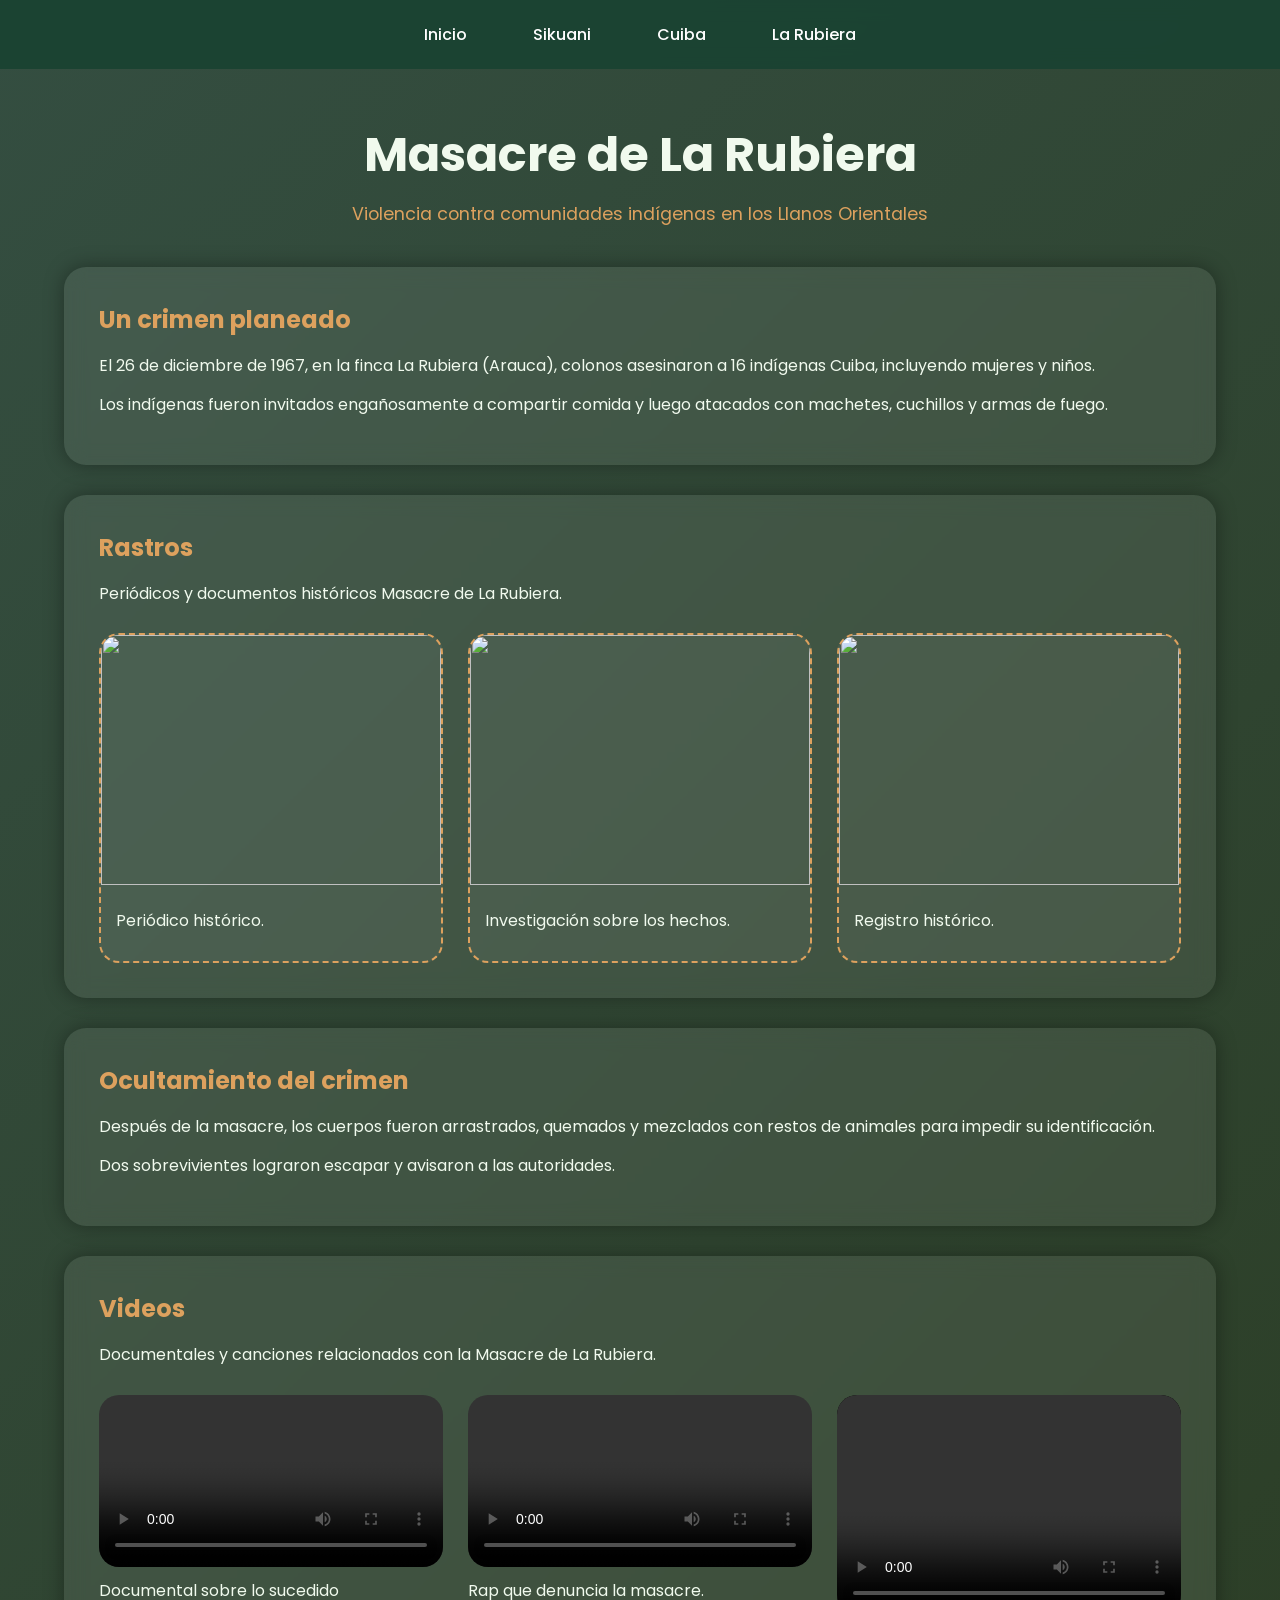
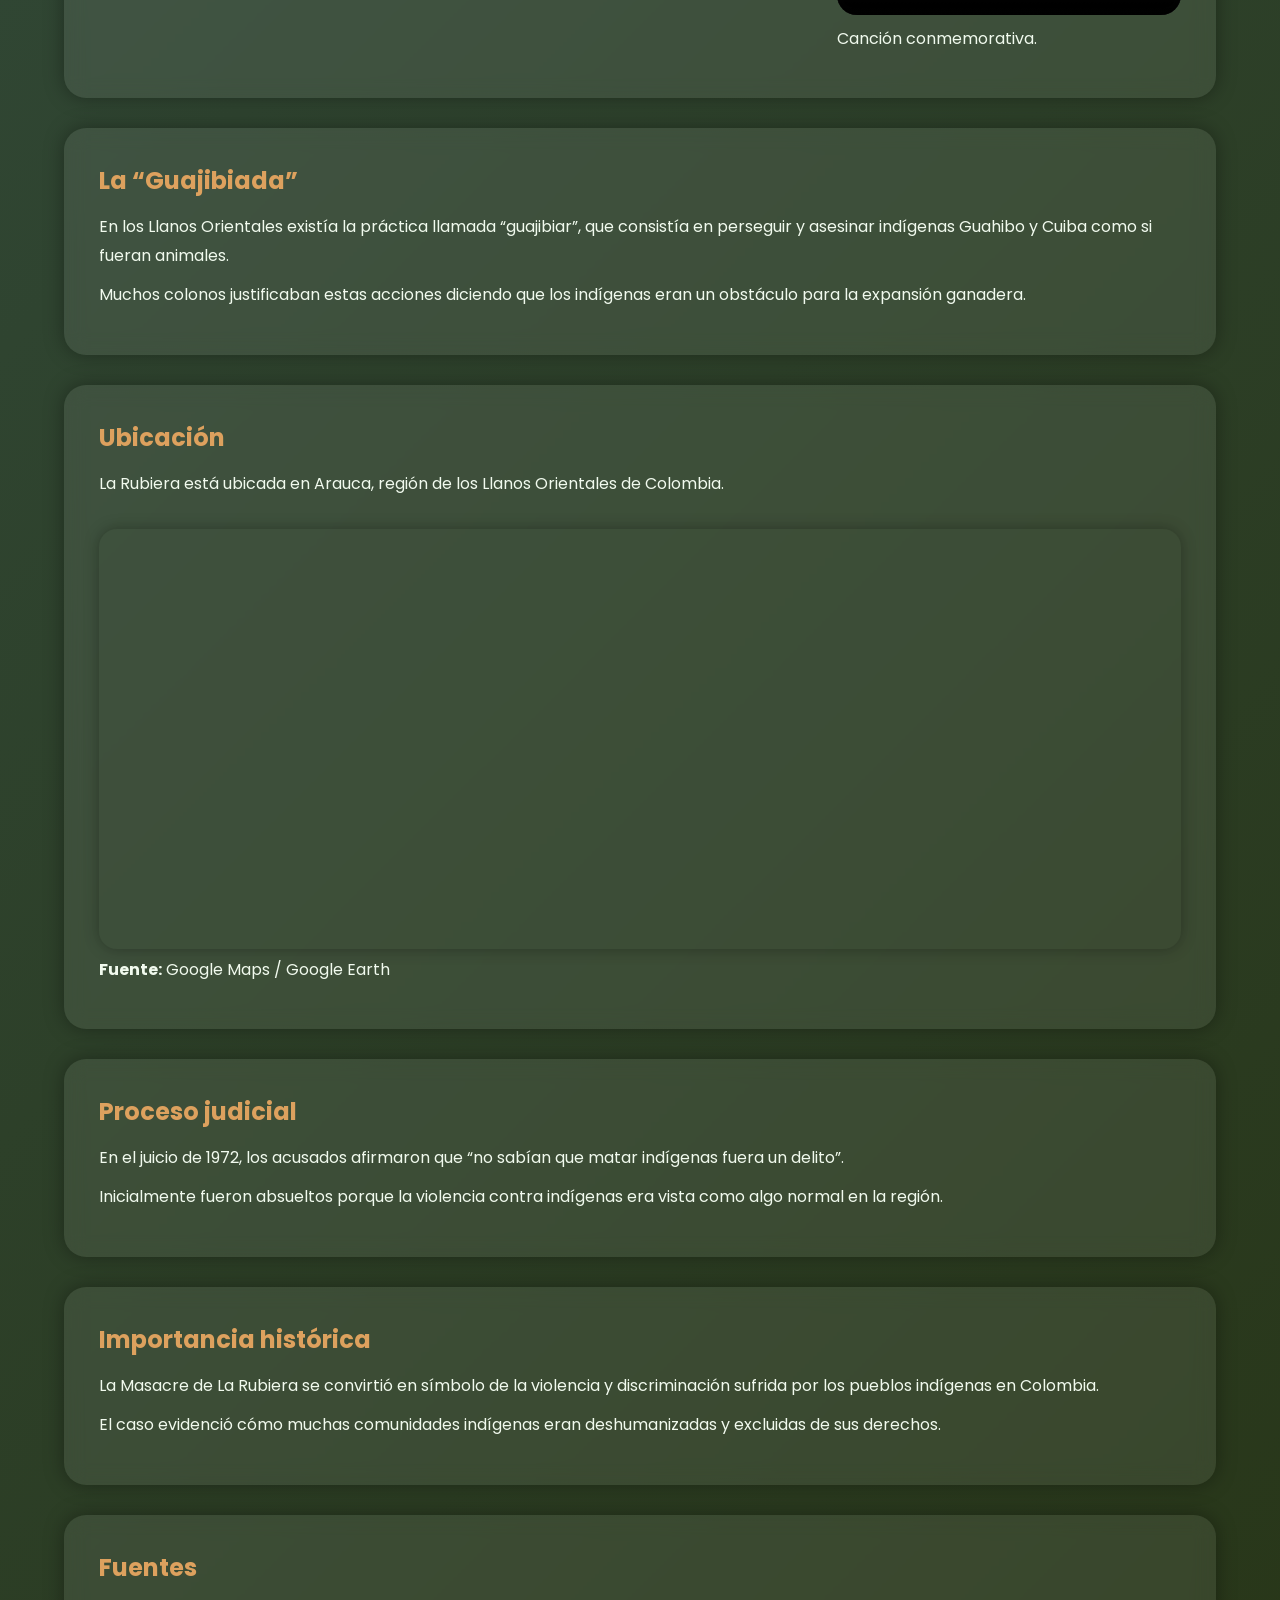
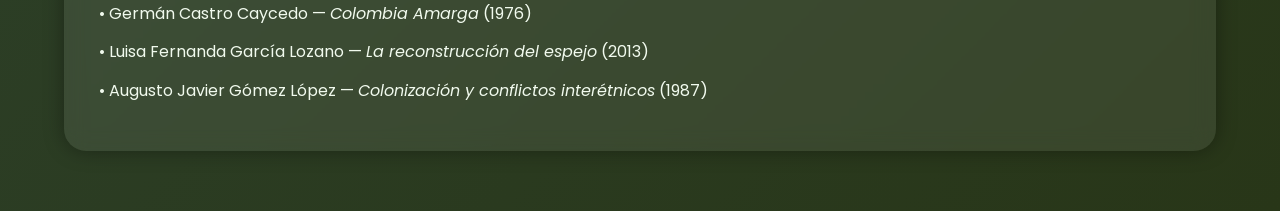
==== rubiera.html @ 2c79aa9a "Add files via upload" ====
<!DOCTYPE html>
<html lang="es">
<head>

<meta charset="UTF-8">
<meta name="viewport" content="width=device-width, initial-scale=1.0">

<title>Masacre de La Rubiera</title>

<link rel="stylesheet" href="estilos.css">

<link href="https://fonts.googleapis.com/css2?family=Poppins:wght@300;500;600&display=swap" rel="stylesheet">

</head>

<body>

<!-- NAVBAR -->
<nav>
    <a href="index.html">Inicio</a>
    <a href="sikuani.html">Sikuani</a>
    <a href="cuiba.html">Cuiba</a>
    <a href="rubiera.html">La Rubiera</a>
</nav>

<!-- CONTENIDO -->
<div class="container">

    <h1 class="titulo">Masacre de La Rubiera</h1>

    <p class="subtitulo">
        Violencia contra comunidades indígenas en los Llanos Orientales
    </p>

    <!-- INTRO -->
    <div class="card-big">

        <h2>Un crimen planeado</h2>

        <p>
        El 26 de diciembre de 1967, en la finca La Rubiera (Arauca),
        colonos asesinaron a 16 indígenas Cuiba, incluyendo mujeres y niños.
        </p>

        <p>
        Los indígenas fueron invitados engañosamente a compartir comida
        y luego atacados con machetes, cuchillos y armas de fuego.
        </p>

    </div>

    <!-- GALERÍA PRINCIPAL -->
    <div class="card-big">

        <h2>Rastros</h2>

        <p>
        Periódicos y documentos históricos
         Masacre de La Rubiera.
        </p>

        <div style="
            margin-top:25px;
            display:grid;
            grid-template-columns:repeat(auto-fit,minmax(250px,1fr));
            gap:25px;
        ">

            <!-- IMAGEN 1 -->
            <div style="
                background:rgba(255,255,255,0.05);
                border-radius:20px;
                overflow:hidden;
                border:2px dashed #dda15e;
                transition:0.4s;
            ">

                <img src="imagenes/imagen7.jpeg"
                style="
                    width:100%;
                    height:250px;
                    object-fit:cover;
                ">

                <div style="padding:15px;">
                    <p>Periódico histórico.</p>
                </div>

            </div>

            <!-- IMAGEN 2 -->
            <div style="
                background:rgba(255,255,255,0.05);
                border-radius:20px;
                overflow:hidden;
                border:2px dashed #dda15e;
                transition:0.4s;
            ">

                <img src="imagenes/imagen8.jpeg"
                style="
                    width:100%;
                    height:250px;
                    object-fit:cover;
                ">

                <div style="padding:15px;">
                    <p>Investigación sobre los hechos.</p>
                </div>

            </div>

            <!-- IMAGEN 3 -->
            <div style="
                background:rgba(255,255,255,0.05);
                border-radius:20px;
                overflow:hidden;
                border:2px dashed #dda15e;
                transition:0.4s;
            ">

                <img src="imagenes/imagen9.jpeg"
                style="
                    width:100%;
                    height:250px;
                    object-fit:cover;
                ">

                <div style="padding:15px;">
                    <p>Registro histórico.</p>
                </div>

            </div>

        </div>

    </div>

    <!-- OCULTAMIENTO -->
    <div class="card-big">

        <h2>Ocultamiento del crimen</h2>

        <p>
        Después de la masacre, los cuerpos fueron arrastrados,
        quemados y mezclados con restos de animales para impedir
        su identificación.
        </p>

        <p>
        Dos sobrevivientes lograron escapar y avisaron a las autoridades.
        </p>

    </div>

   <!-- VIDEOS -->
<div class="card-big">

    <h2>Videos</h2>

    <p>
    Documentales y canciones
    relacionados con la Masacre de La Rubiera.
    </p>

    <div style="
        margin-top:25px;
        display:grid;
        grid-template-columns:repeat(auto-fit,minmax(300px,1fr));
        gap:25px;
        align-items:start;
    ">

        <!-- VIDEO 1 -->
        <div>

            <video controls
            style="
                width:100%;
                border-radius:20px;
                display:block;
            ">

                <source src="videos/video1.mp4" type="video/mp4">

            </video>

            <p style="margin-top:10px;">
                Documental sobre lo sucedido
            </p>

        </div>

        <!-- VIDEO 2 -->
        <div>

            <video controls
            style="
                width:100%;
                border-radius:20px;
                display:block;
            ">

                <source src="videos/video2.mp4" type="video/mp4">

            </video>

            <p style="margin-top:10px;">
                Rap que denuncia la masacre.
            </p>

        </div>

        <!-- VIDEO 3 -->
        <div>

            <video controls
            style="
                 width:100%;
    height:220px;
    object-fit:cover;
    border-radius:20px;
    display:block;
    background:black;
            ">

                <source src="videos/video3.mp4" type="video/mp4">

            </video>

            <p style="margin-top:10px;">
                Canción conmemorativa.
            </p>

        </div>

    </div>

</div>
    <!-- GUAJIBIADA -->
    <div class="card-big">

        <h2>La “Guajibiada”</h2>

        <p>
        En los Llanos Orientales existía la práctica llamada
        “guajibiar”, que consistía en perseguir y asesinar indígenas
        Guahibo y Cuiba como si fueran animales.
        </p>

        <p>
        Muchos colonos justificaban estas acciones diciendo que
        los indígenas eran un obstáculo para la expansión ganadera.
        </p>

    </div>

    <!-- MAPA -->
    <div class="card-big">

        <h2>Ubicación</h2>

        <p>
        La Rubiera está ubicada en Arauca,
        región de los Llanos Orientales de Colombia.
        </p>

        <iframe src="https://www.google.com/maps?q=Arauca,Colombia&output=embed"></iframe>

        <p><strong>Fuente:</strong> Google Maps / Google Earth</p>

    </div>

    <!-- JUICIO -->
    <div class="card-big">

        <h2>Proceso judicial</h2>

        <p>
        En el juicio de 1972, los acusados afirmaron que
        “no sabían que matar indígenas fuera un delito”.
        </p>

        <p>
        Inicialmente fueron absueltos porque la violencia
        contra indígenas era vista como algo normal en la región.
        </p>

    </div>

    <!-- IMPORTANCIA -->
    <div class="card-big">

        <h2>Importancia histórica</h2>

        <p>
        La Masacre de La Rubiera se convirtió en símbolo
        de la violencia y discriminación sufrida por los pueblos indígenas
        en Colombia.
        </p>

        <p>
        El caso evidenció cómo muchas comunidades indígenas
        eran deshumanizadas y excluidas de sus derechos.
        </p>

    </div>

    <!-- FUENTES -->
    <div class="card-big">

        <h2>Fuentes</h2>

        <p>
        • Germán Castro Caycedo —
        <i>Colombia Amarga</i> (1976)
        </p>

        <p>
        • Luisa Fernanda García Lozano —
        <i>La reconstrucción del espejo</i> (2013)
        </p>

        <p>
        • Augusto Javier Gómez López —
        <i>Colonización y conflictos interétnicos</i> (1987)
        </p>

    </div>

</div>

</body>
</html>
---- estilos.css ----
/* RESET */
* {
    margin: 0;
    padding: 0;
    box-sizing: border-box;
}

/* BODY */
body {
    font-family: 'Poppins', sans-serif;
    background: linear-gradient(135deg, #344e41, #283618);
    color: #f1faee;
    min-height: 100vh;
}

/* NAVBAR */
nav {
    width: 100%;
    background: rgba(27, 67, 50, 0.95);
    display: flex;
    justify-content: center;
    align-items: center;
    padding: 12px;
    position: sticky;
    top: 0;
    z-index: 1000;
    backdrop-filter: blur(10px);
}

nav a {
    color: white;
    text-decoration: none;
    margin: 0 15px;
    padding: 10px 18px;
    border-radius: 10px;
    transition: 0.3s;
    font-weight: 500;
}

nav a:hover {
    background: #dda15e;
    color: black;
}

/* CONTENEDOR */
.container {
    width: 90%;
    max-width: 1200px;
    margin: auto;
    padding: 30px 0;
}

/* TITULOS */
.titulo {
    text-align: center;
    font-size: 3rem;
    margin-top: 20px;
    color: #f1faee;
}

.subtitulo {
    text-align: center;
    margin-top: 10px;
    margin-bottom: 40px;
    color: #dda15e;
    font-size: 1.1rem;
}

/* GRID TARJETAS INICIO */
.grid {
    display: grid;
    grid-template-columns: repeat(auto-fit, minmax(320px, 1fr));
    gap: 25px;
}

/* TARJETAS INICIO */
.card {
    background: rgba(255,255,255,0.08);
    border-radius: 20px;
    padding: 25px;
    text-decoration: none;
    color: white;
    transition: 0.4s;
    box-shadow: 0 0 20px rgba(0,0,0,0.4);
    backdrop-filter: blur(10px);
    overflow: hidden;
    position: relative;
}

/* EFECTO HOVER */
.card:hover {
    transform: translateY(-8px) scale(1.02);
    background: rgba(221,161,94,0.25);
    box-shadow: 0 0 25px rgba(221,161,94,0.6);
}

/* ICONOS */
.card img {
    width: 90px;
    margin-bottom: 15px;
    transition: 0.4s;
}

.card:hover img {
    transform: scale(1.1) rotate(3deg);
}

/* TITULO TARJETAS */
.card h2 {
    margin-bottom: 12px;
    color: #dda15e;
}

/* TEXTO TARJETAS */
.card p {
    line-height: 1.6;
    font-size: 0.95rem;
}

/* TARJETA WAYUU */
.wayuu {
    background: rgba(188,108,37,0.25);
}

/* PAGINAS INTERNAS */
.card-big {
    background: rgba(255,255,255,0.08);
    padding: 35px;
    border-radius: 22px;
    margin-bottom: 30px;
    transition: 0.4s;
    cursor: pointer;
    backdrop-filter: blur(10px);
    box-shadow: 0 0 20px rgba(0,0,0,0.35);
}

/* EFECTO TARJETAS GRANDES */
.card-big:hover {
    transform: scale(1.015);
    background: rgba(221,161,94,0.22);
    box-shadow: 0 0 30px rgba(221,161,94,0.5);
}

/* TITULOS INTERNOS */
.card-big h2 {
    color: #dda15e;
    margin-bottom: 15px;
}

/* PARRAFOS */
.card-big p {
    line-height: 1.8;
    font-size: 1rem;
    margin-bottom: 10px;
}

/* MAPAS */
iframe {
    width: 100%;
    height: 420px;
    border: none;
    border-radius: 18px;
    margin-top: 20px;
    box-shadow: 0 0 15px rgba(0,0,0,0.3);
}

/* SCROLL */
::-webkit-scrollbar {
    width: 10px;
}

::-webkit-scrollbar-track {
    background: #283618;
}

::-webkit-scrollbar-thumb {
    background: #dda15e;
    border-radius: 10px;
}

/* RESPONSIVE */
@media(max-width: 768px){

    .titulo {
        font-size: 2.2rem;
    }

    .grid {
        grid-template-columns: 1fr;
    }

    nav {
        flex-wrap: wrap;
    }

    nav a {
        margin: 5px;
    }

    iframe {
        height: 300px;
    }

}

/* TARJETA RUBIERA */
.rubiera {
    background: rgba(120,40,40,0.35);
}

.rubiera:hover {
    background: rgba(180,60,60,0.5);
}
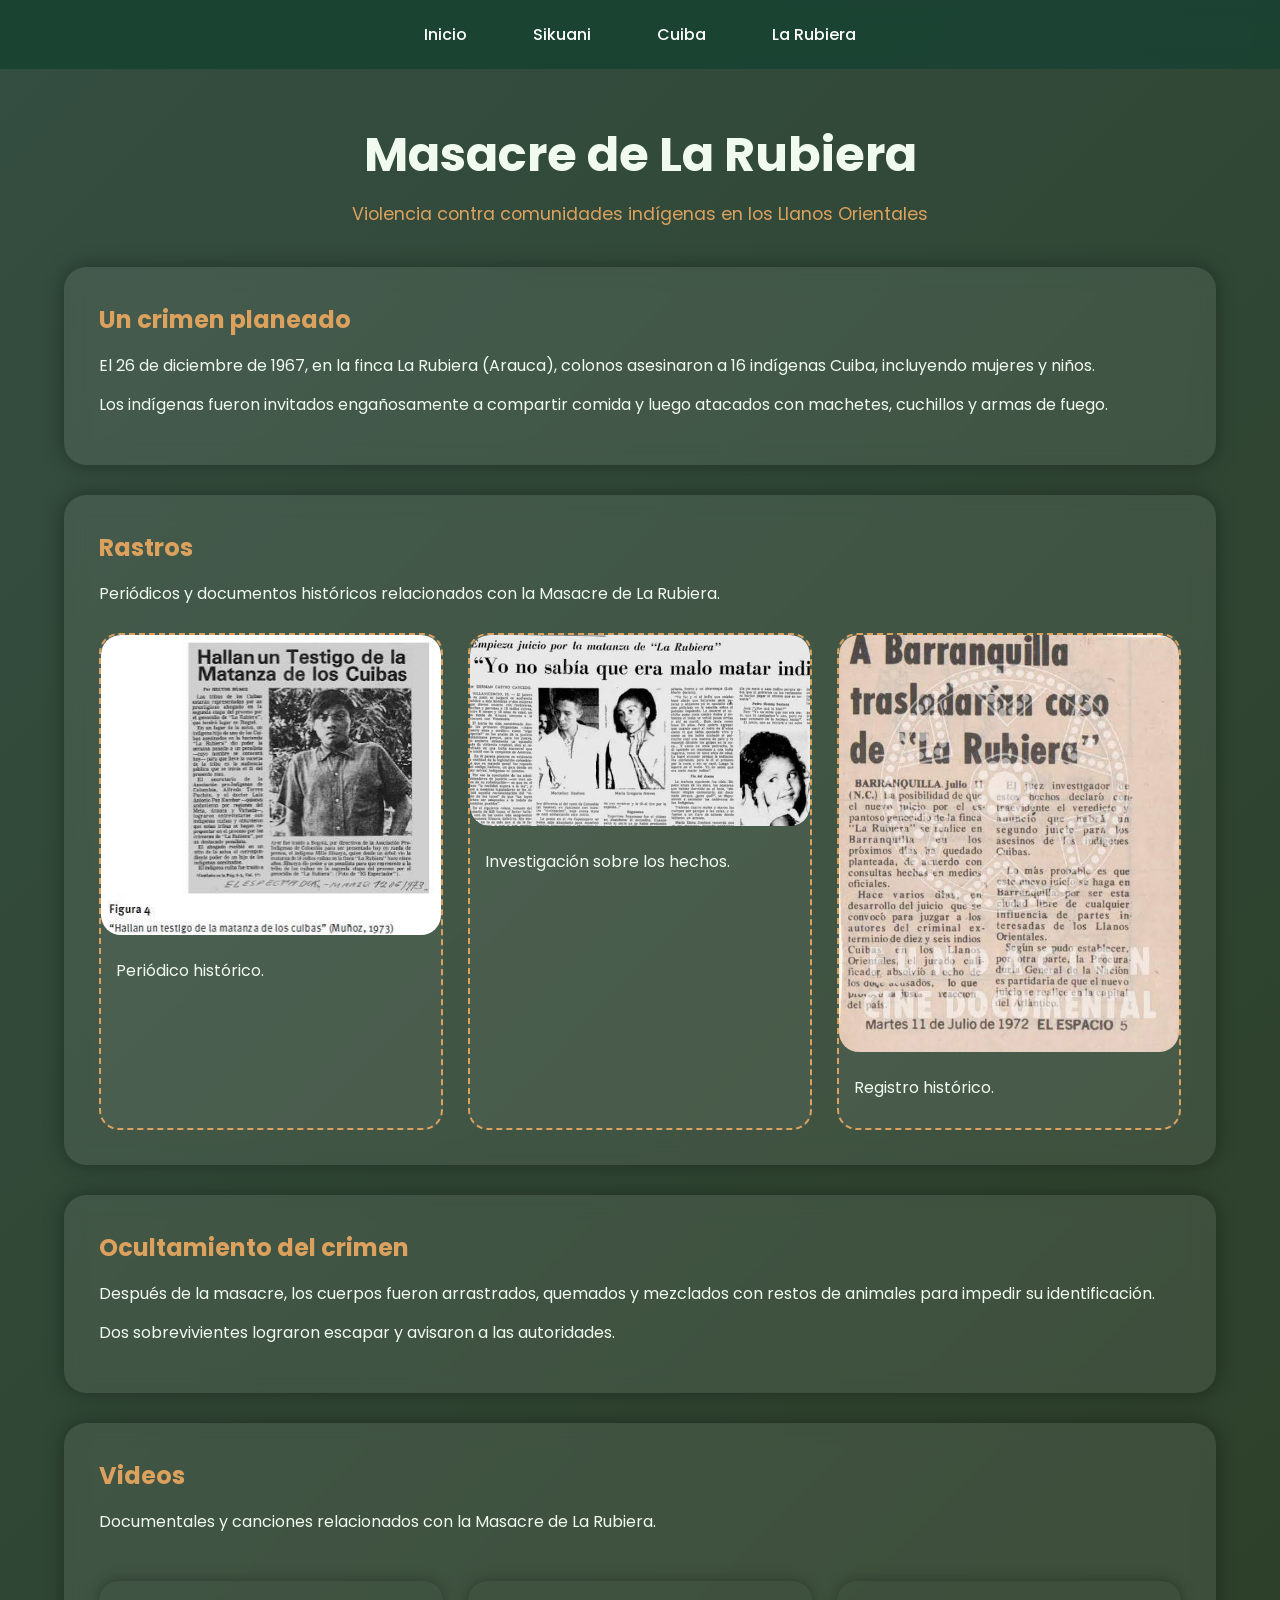
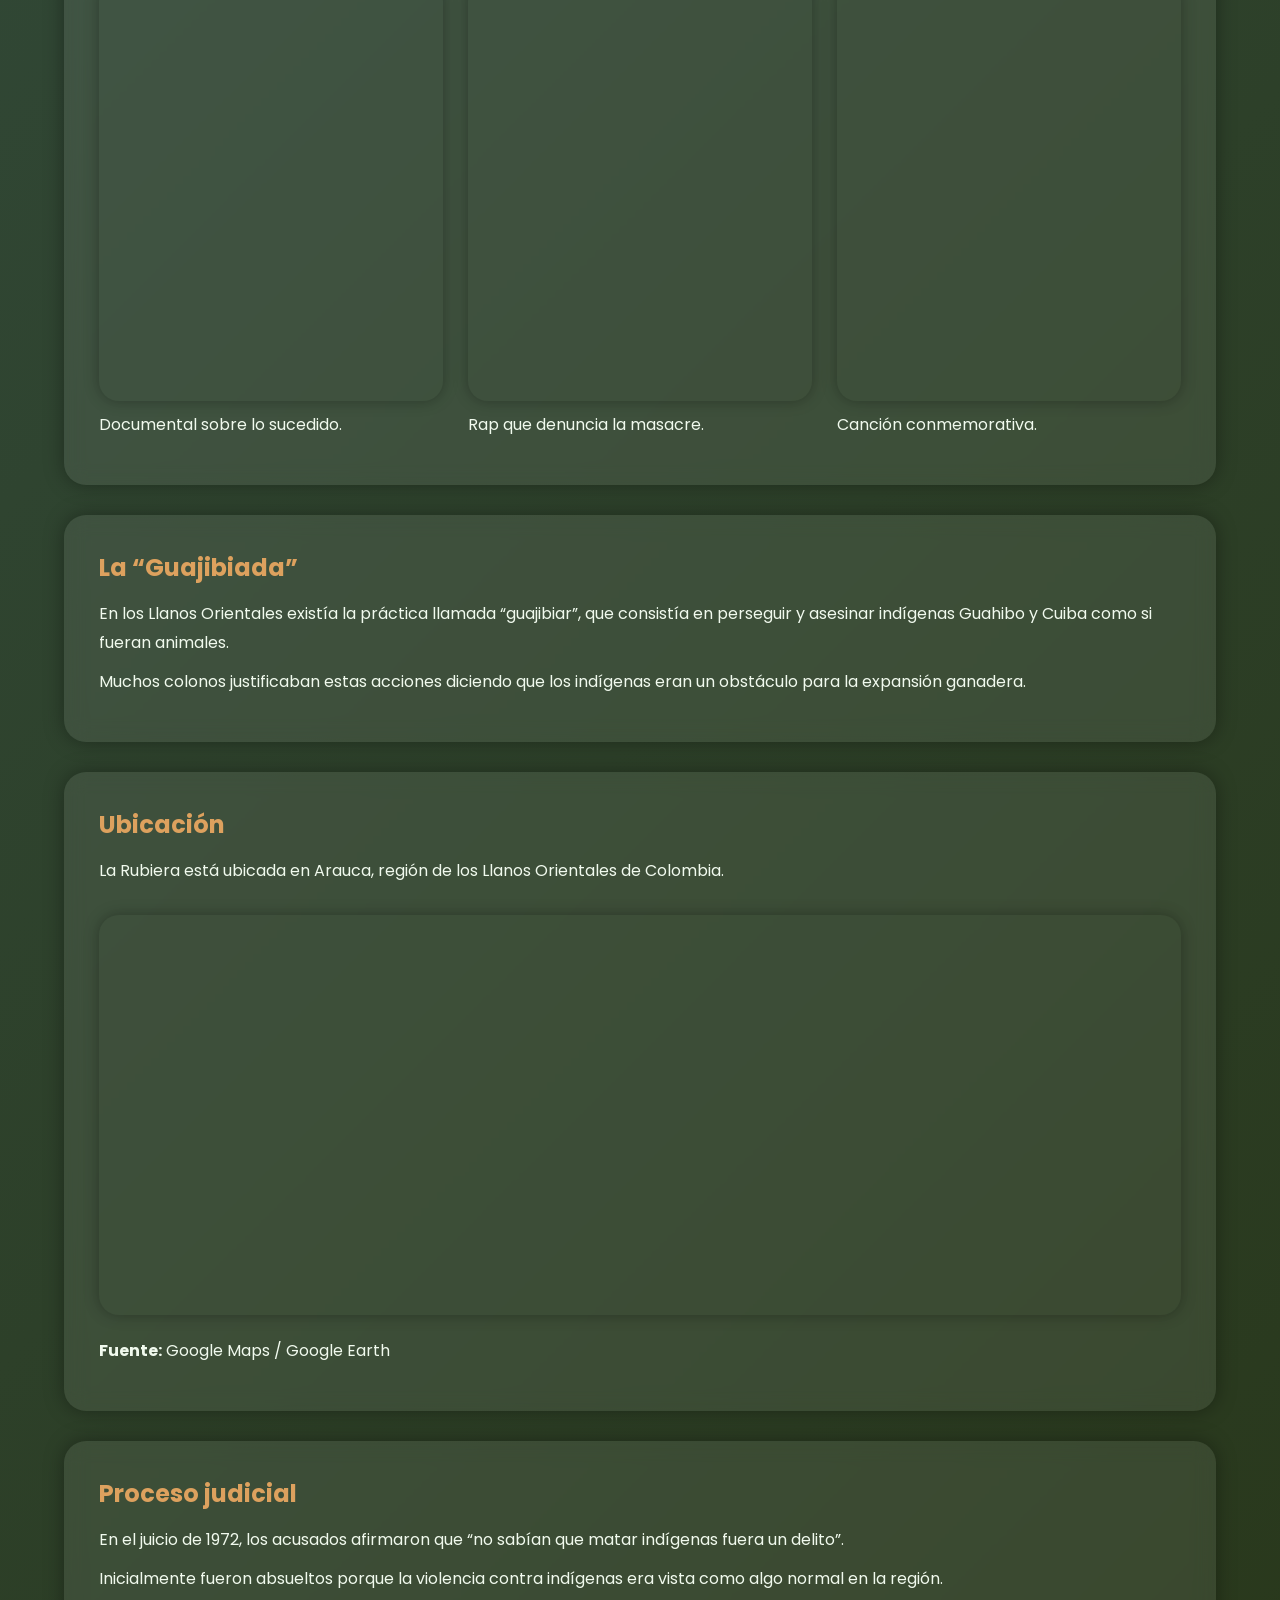
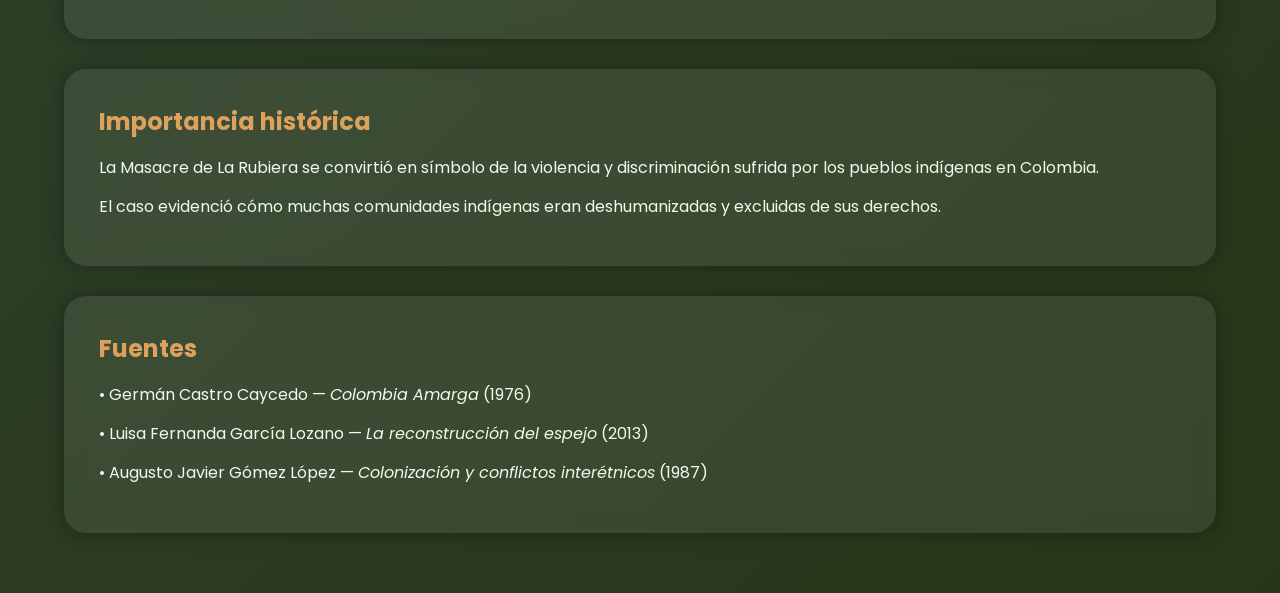
==== commit 6ab34113: "Update rubiera.html" ====
--- a/rubiera.html
+++ b/rubiera.html
@@ -55,8 +55,8 @@
         <h2>Rastros</h2>
 
         <p>
-        Periódicos y documentos históricos
-         Masacre de La Rubiera.
+        Periódicos y documentos históricos relacionados
+        con la Masacre de La Rubiera.
         </p>
 
         <div style="
@@ -78,8 +78,7 @@
                 <img src="imagenes/imagen7.jpeg"
                 style="
                     width:100%;
-                    height:250px;
-                    object-fit:cover;
+                    border-radius:20px;
                 ">
 
                 <div style="padding:15px;">
@@ -100,8 +99,7 @@
                 <img src="imagenes/imagen8.jpeg"
                 style="
                     width:100%;
-                    height:250px;
-                    object-fit:cover;
+                    border-radius:20px;
                 ">
 
                 <div style="padding:15px;">
@@ -122,8 +120,7 @@
                 <img src="imagenes/imagen9.jpeg"
                 style="
                     width:100%;
-                    height:250px;
-                    object-fit:cover;
+                    border-radius:20px;
                 ">
 
                 <div style="padding:15px;">
@@ -153,90 +150,94 @@
 
     </div>
 
-   <!-- VIDEOS -->
-<div class="card-big">
-
-    <h2>Videos</h2>
-
-    <p>
-    Documentales y canciones
-    relacionados con la Masacre de La Rubiera.
-    </p>
-
-    <div style="
-        margin-top:25px;
-        display:grid;
-        grid-template-columns:repeat(auto-fit,minmax(300px,1fr));
-        gap:25px;
-        align-items:start;
-    ">
-
-        <!-- VIDEO 1 -->
-        <div>
-
-            <video controls
-            style="
-                width:100%;
-                border-radius:20px;
-                display:block;
-            ">
-
-                <source src="videos/video1.mp4" type="video/mp4">
-
-            </video>
-
-            <p style="margin-top:10px;">
-                Documental sobre lo sucedido
-            </p>
+    <!-- VIDEOS -->
+    <div class="card-big">
+
+        <h2>Videos</h2>
+
+        <p>
+        Documentales y canciones relacionados
+        con la Masacre de La Rubiera.
+        </p>
+
+        <div style="
+            margin-top:25px;
+            display:grid;
+            grid-template-columns:repeat(auto-fit,minmax(300px,1fr));
+            gap:25px;
+            align-items:start;
+        ">
+
+            <!-- VIDEO 1 -->
+            <div>
+
+                <iframe
+                    width="100%"
+                    height="220"
+                    src="https://www.youtube.com/embed/QMyDn4wjnBc"
+                    title="Video 1"
+                    frameborder="0"
+                    allowfullscreen
+                    style="
+                        border-radius:20px;
+                        display:block;
+                    ">
+                </iframe>
+
+                <p style="margin-top:10px;">
+                    Documental sobre lo sucedido.
+                </p>
+
+            </div>
+
+            <!-- VIDEO 2 -->
+            <div>
+
+                <iframe
+                    width="100%"
+                    height="220"
+                    src="https://www.youtube.com/embed/ID_VIDEO_2"
+                    title="Video 2"
+                    frameborder="0"
+                    allowfullscreen
+                    style="
+                        border-radius:20px;
+                        display:block;
+                    ">
+                </iframe>
+
+                <p style="margin-top:10px;">
+                    Rap que denuncia la masacre.
+                </p>
+
+            </div>
+
+            <!-- VIDEO 3 -->
+            <div>
+
+                <iframe
+                    width="100%"
+                    height="220"
+                    src="https://www.youtube.com/embed/ID_VIDEO_3"
+                    title="Video 3"
+                    frameborder="0"
+                    allowfullscreen
+                    style="
+                        border-radius:20px;
+                        display:block;
+                    ">
+                </iframe>
+
+                <p style="margin-top:10px;">
+                    Canción conmemorativa.
+                </p>
+
+            </div>
 
         </div>
 
-        <!-- VIDEO 2 -->
-        <div>
-
-            <video controls
-            style="
-                width:100%;
-                border-radius:20px;
-                display:block;
-            ">
-
-                <source src="videos/video2.mp4" type="video/mp4">
-
-            </video>
-
-            <p style="margin-top:10px;">
-                Rap que denuncia la masacre.
-            </p>
-
-        </div>
-
-        <!-- VIDEO 3 -->
-        <div>
-
-            <video controls
-            style="
-                 width:100%;
-    height:220px;
-    object-fit:cover;
-    border-radius:20px;
-    display:block;
-    background:black;
-            ">
-
-                <source src="videos/video3.mp4" type="video/mp4">
-
-            </video>
-
-            <p style="margin-top:10px;">
-                Canción conmemorativa.
-            </p>
-
-        </div>
-
-    </div>
-
-</div>
+    </div>
+
     <!-- GUAJIBIADA -->
     <div class="card-big">
 
@@ -265,9 +266,20 @@
         región de los Llanos Orientales de Colombia.
         </p>
 
-        <iframe src="https://www.google.com/maps?q=Arauca,Colombia&output=embed"></iframe>
-
-        <p><strong>Fuente:</strong> Google Maps / Google Earth</p>
+        <iframe
+            src="https://www.google.com/maps?q=Arauca,Colombia&output=embed"
+            style="
+                width:100%;
+                height:400px;
+                border:none;
+                border-radius:20px;
+                margin-top:20px;
+            ">
+        </iframe>
+
+        <p style="margin-top:15px;">
+            <strong>Fuente:</strong> Google Maps / Google Earth
+        </p>
 
     </div>
 
@@ -331,4 +343,4 @@
 </div>
 
 </body>
-</html>+</html>
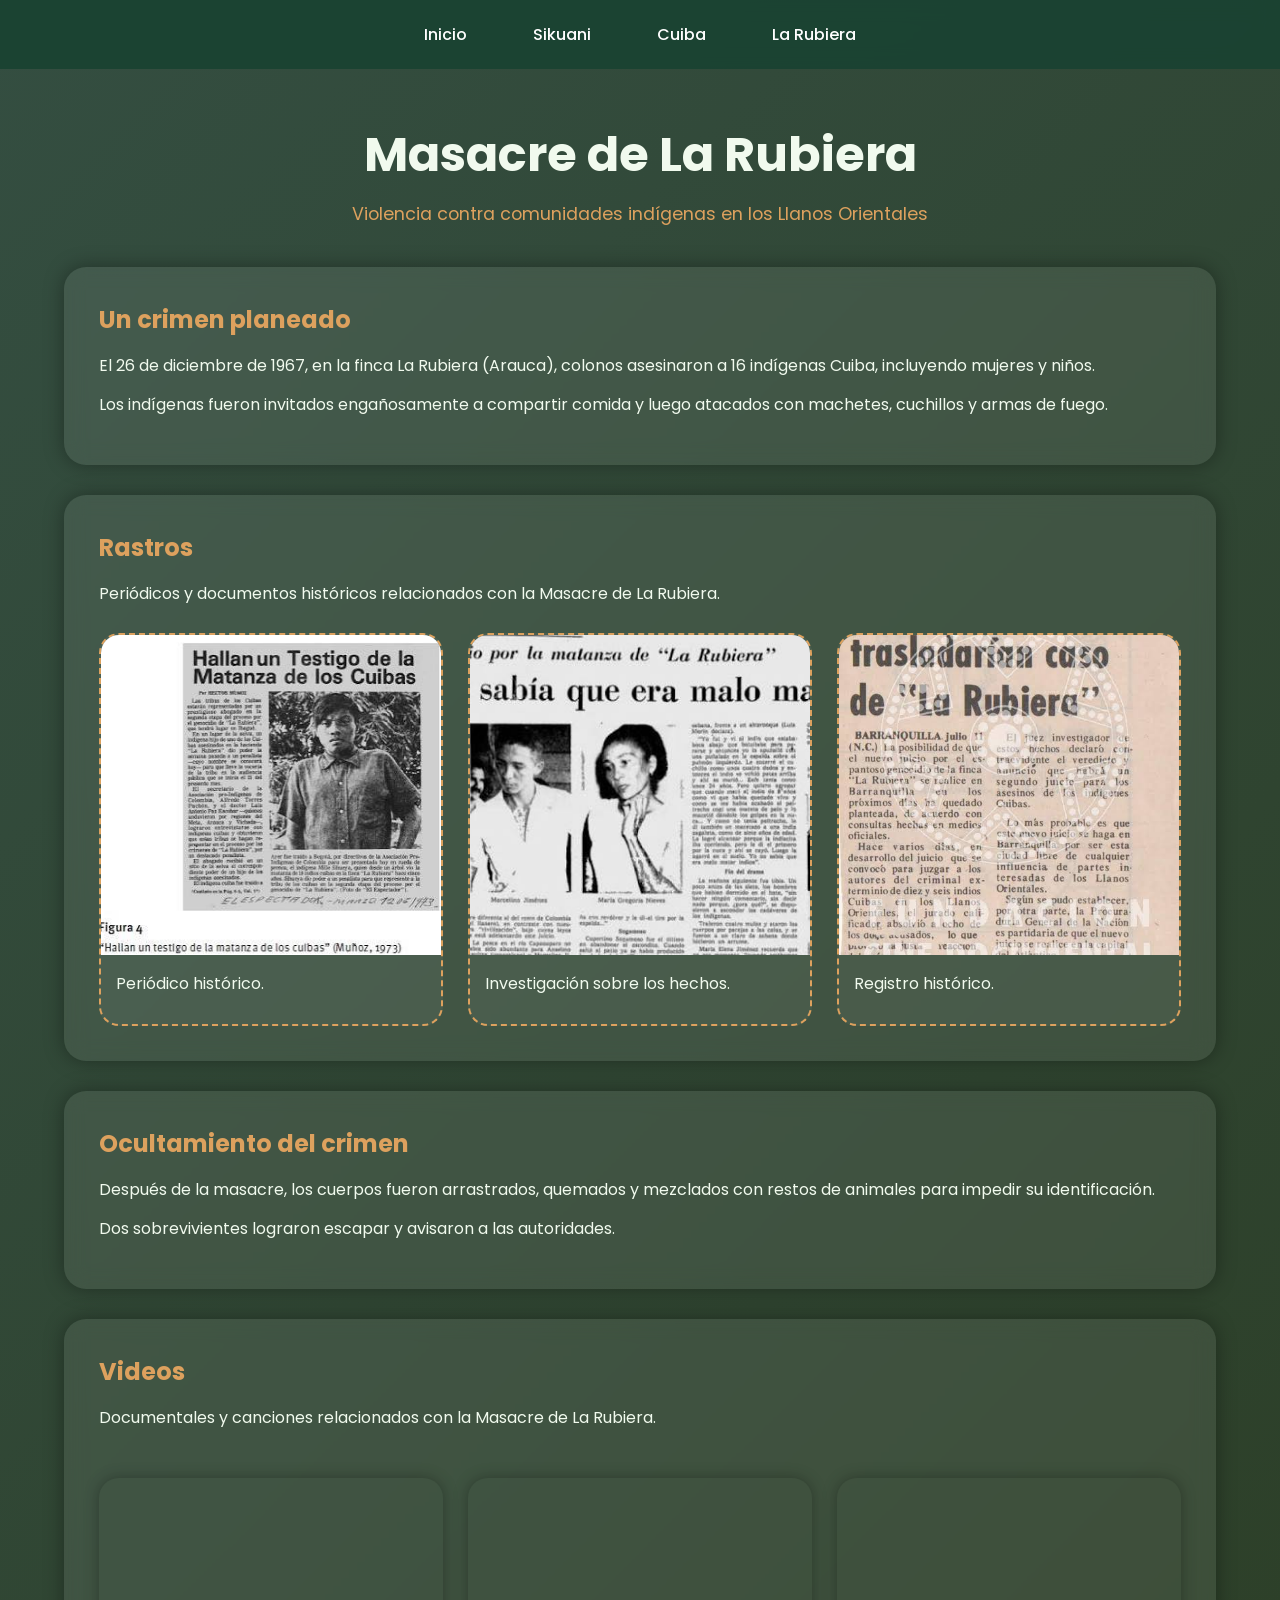
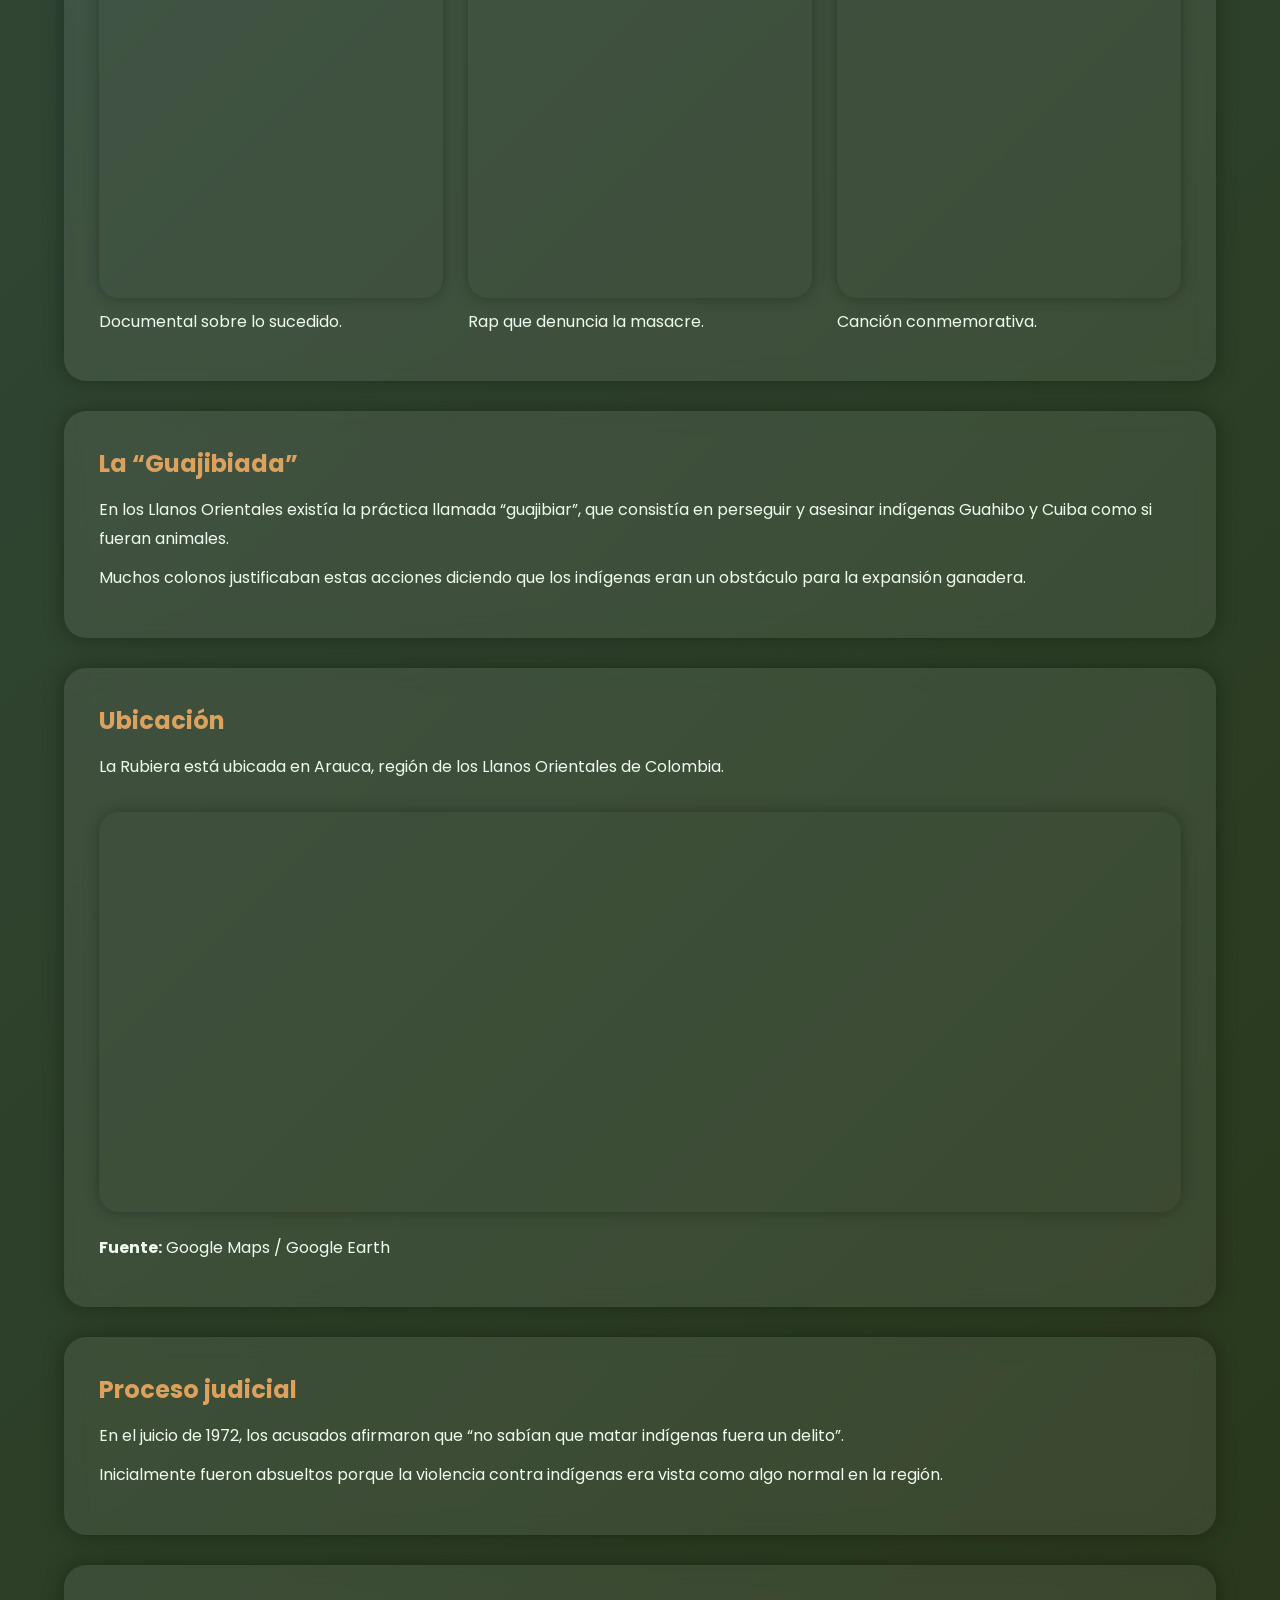
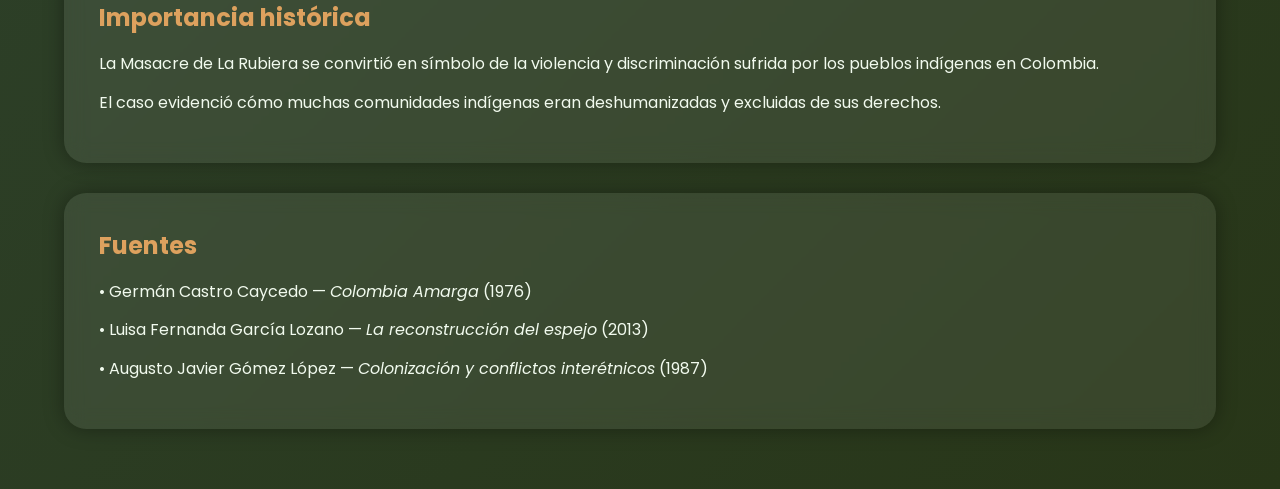
==== commit 8ccb2b68: "Update rubiera.html" ====
--- a/rubiera.html
+++ b/rubiera.html
@@ -77,8 +77,10 @@
 
                 <img src="imagenes/imagen7.jpeg"
                 style="
-                    width:100%;
-                    border-radius:20px;
+                     width:100%;
+                     height:320px;
+                     object-fit:cover;
+                     display:block;
                 ">
 
                 <div style="padding:15px;">
@@ -99,7 +101,9 @@
                 <img src="imagenes/imagen8.jpeg"
                 style="
                     width:100%;
-                    border-radius:20px;
+                    height:320px;
+                    object-fit:cover;
+                    display:block;
                 ">
 
                 <div style="padding:15px;">
@@ -119,8 +123,10 @@
 
                 <img src="imagenes/imagen9.jpeg"
                 style="
-                    width:100%;
-                    border-radius:20px;
+                     width:100%;
+                     height:320px;
+                     object-fit:cover;
+                     display:block;
                 ">
 
                 <div style="padding:15px;">
@@ -196,7 +202,7 @@
                 <iframe
                     width="100%"
                     height="220"
-                    src="https://www.youtube.com/embed/ID_VIDEO_2"
+                    src="https://www.youtube.com/embed/BCNeJM_neHM"
                     title="Video 2"
                     frameborder="0"
                     allowfullscreen
@@ -218,7 +224,7 @@
                 <iframe
                     width="100%"
                     height="220"
-                    src="https://www.youtube.com/embed/ID_VIDEO_3"
+                    src="https://www.youtube.com/embed/5EFR0X1fIv4"
                     title="Video 3"
                     frameborder="0"
                     allowfullscreen
